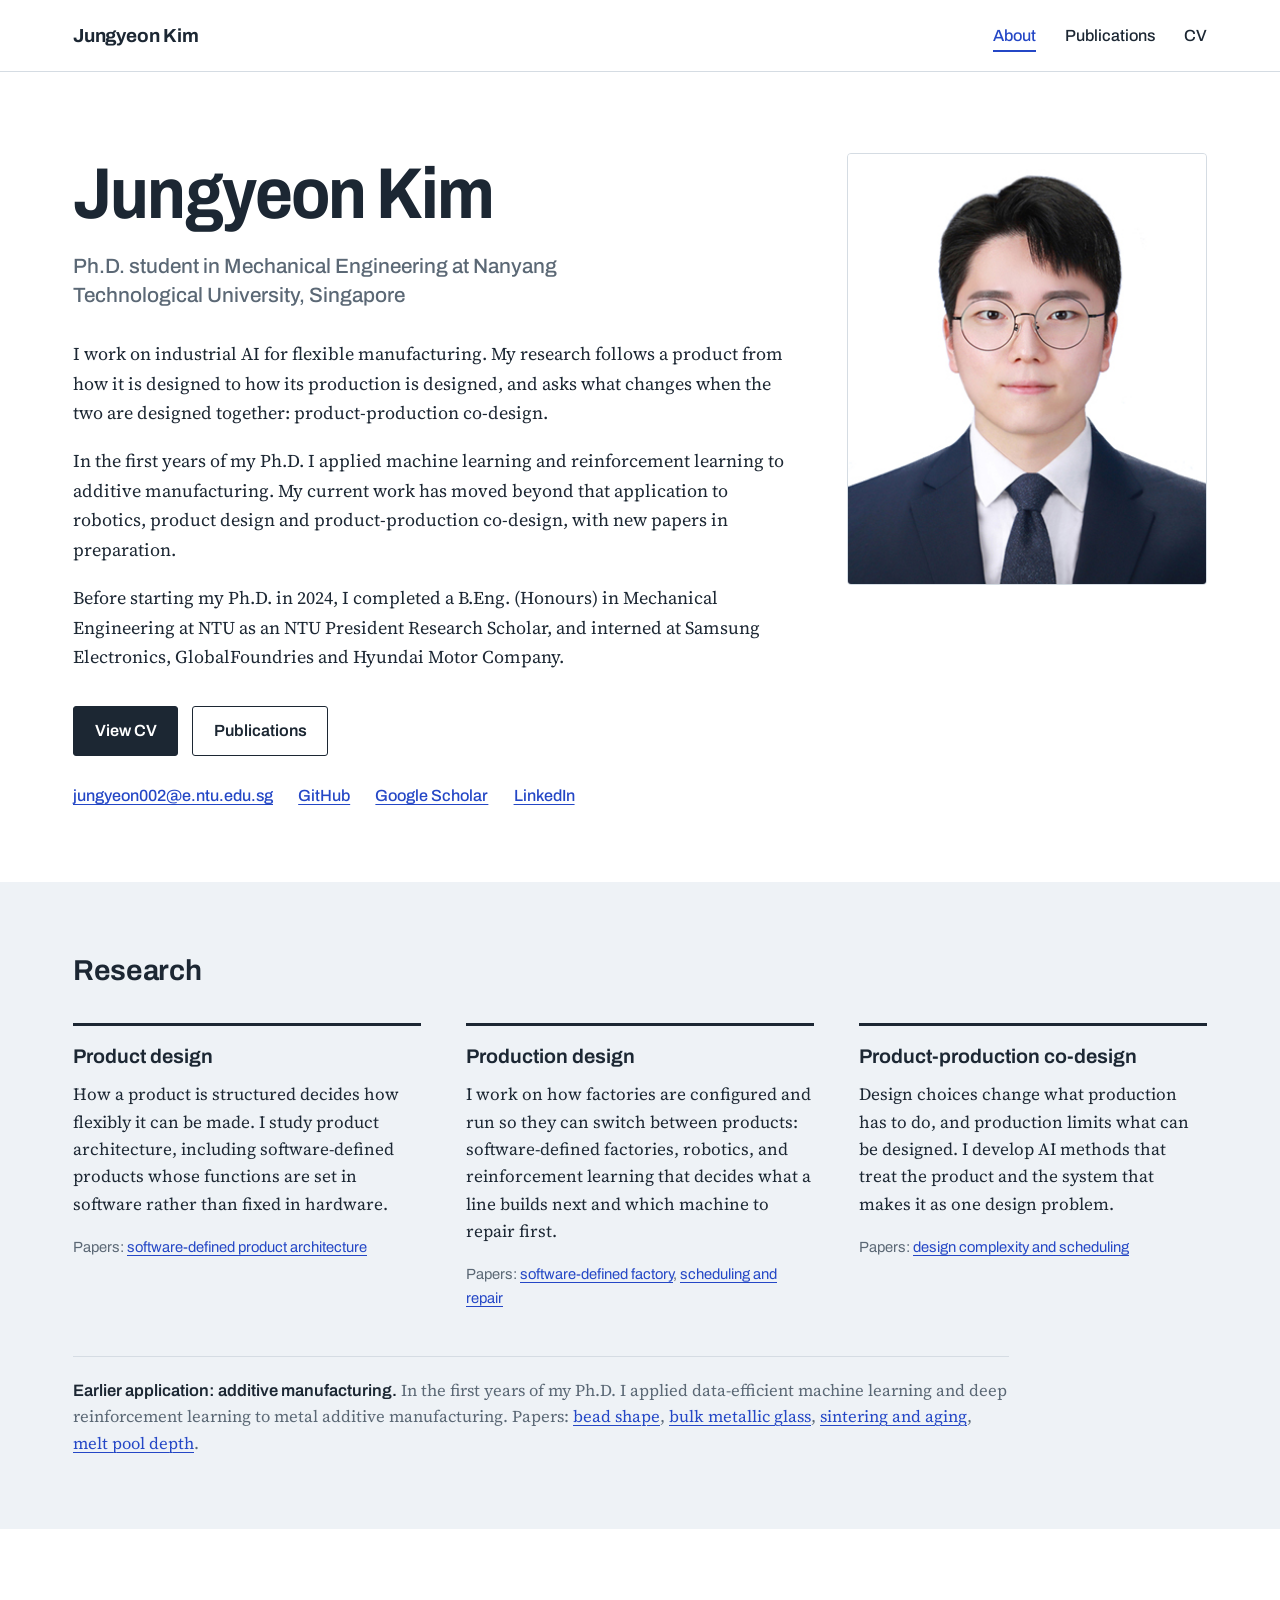
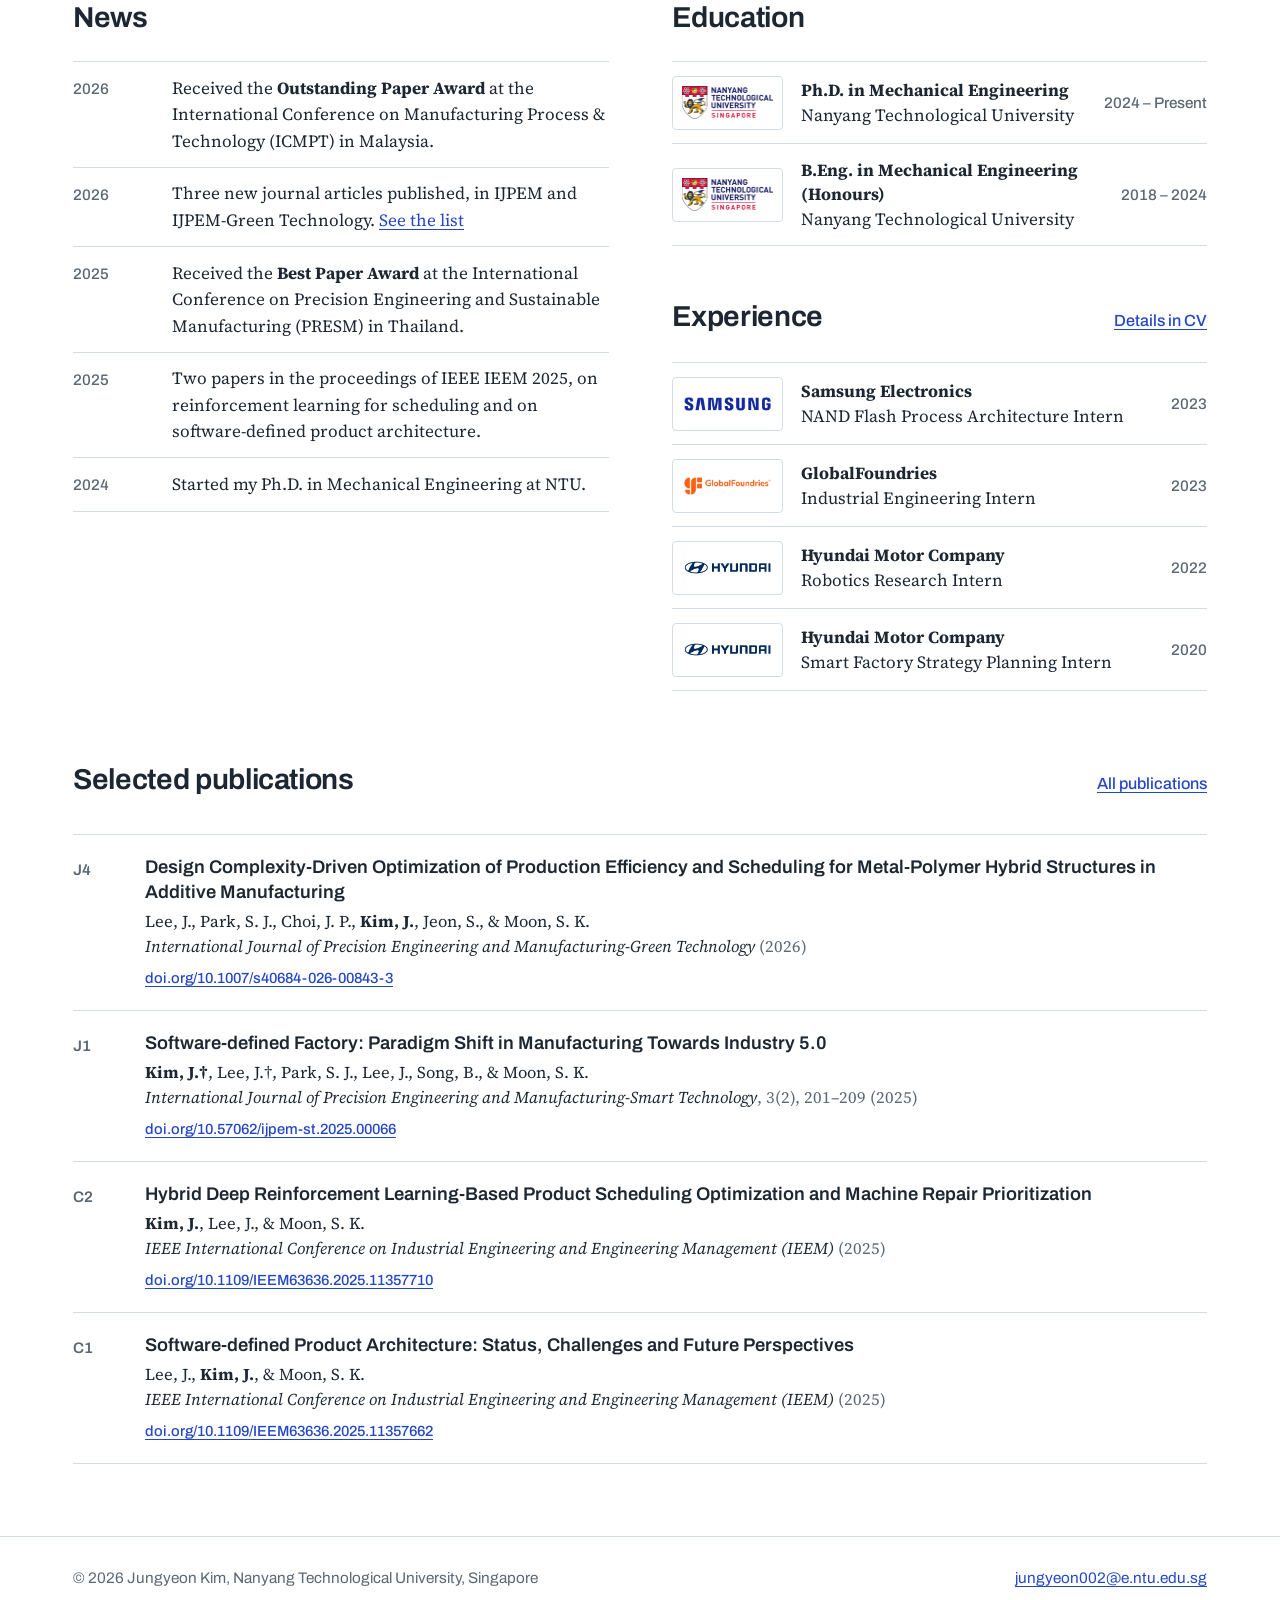
==== index.html @ cd34ee80 "Add files via upload" ====
<!DOCTYPE html>
<html lang="en">
<head>
<meta charset="utf-8">
<meta name="viewport" content="width=device-width, initial-scale=1">
<title>Jungyeon Kim | Industrial AI for flexible manufacturing</title>
<meta name="description" content="Jungyeon Kim is a Ph.D. student in Mechanical Engineering at Nanyang Technological University, Singapore, working on industrial AI for flexible manufacturing, from product design to production design and product-production co-design.">
<meta name="author" content="Jungyeon Kim">
<meta property="og:title" content="Jungyeon Kim | Industrial AI for flexible manufacturing">
<meta property="og:description" content="Jungyeon Kim is a Ph.D. student in Mechanical Engineering at Nanyang Technological University, Singapore, working on industrial AI for flexible manufacturing, from product design to production design and product-production co-design.">
<meta property="og:type" content="website">
<link rel="preconnect" href="https://fonts.googleapis.com">
<link rel="preconnect" href="https://fonts.gstatic.com" crossorigin>
<link rel="stylesheet" href="https://fonts.googleapis.com/css2?family=Archivo:wdth,wght@62..125,100..900&family=Source+Serif+4:ital,opsz,wght@0,8..60,200..900;1,8..60,200..900&display=swap">
<link rel="stylesheet" href="style.css">
</head>
<body>
<a class="skip" href="#main">Skip to content</a>

<header class="site-header">
  <div class="wrap">
    <a class="site-name" href="index.html">Jungyeon Kim</a>
    <nav class="site-nav" aria-label="Main">
      <ul>
        <li><a href="index.html" aria-current="page">About</a></li>
        <li><a href="publications.html">Publications</a></li>
        <li><a href="cv.html">CV</a></li>
      </ul>
    </nav>
  </div>
</header>

<main id="main">

  <div class="wrap">
    <section class="intro" aria-labelledby="name">
      <div>
        <h1 id="name">Jungyeon Kim</h1>
        <p class="role">Ph.D. student in Mechanical Engineering at Nanyang Technological University, Singapore</p>
        <div class="bio">
          <p>I work on industrial AI for flexible manufacturing. My research follows a product from how it is designed to how its production is designed, and asks what changes when the two are designed together: product-production co-design.</p>
          <p>In the first years of my Ph.D. I applied machine learning and reinforcement learning to additive manufacturing. My current work has moved beyond that application to robotics, product design and product-production co-design, with new papers in preparation.</p>
          <p>Before starting my Ph.D. in 2024, I completed a B.Eng. (Honours) in Mechanical Engineering at NTU as an NTU President Research Scholar, and interned at Samsung Electronics, GlobalFoundries and Hyundai Motor Company.</p>
        </div>
        <div class="actions">
          <a class="button" href="cv.html">View CV</a>
          <a class="button quiet" href="publications.html">Publications</a>
        </div>
        <ul class="links" data-profile-links>
        <li><a href="mailto:jungyeon002@e.ntu.edu.sg">jungyeon002@e.ntu.edu.sg</a></li>
      </ul>
      </div>
      <figure class="portrait">
        <div class="frame" data-portrait>
<svg class="codesign" viewBox="0 0 400 480" role="img" aria-labelledby="fig-title">
<title id="fig-title">Diagram of product-production co-design: components of a product linked to the stations of a production line</title>
<rect width="400" height="480" fill="#EEF2F6"/>
<g class="tree"><path d="M200 84C200 120 68 112 68 149"/><path d="M200 84C200 120 156 112 156 149"/><path d="M200 84C200 120 244 112 244 149"/><path d="M200 84C200 120 332 112 332 149"/></g>
<rect class="product" x="176" y="38" width="48" height="48" rx="5"/>
<g class="maybe"><path d="M68 187C68 257 68 274 68 344"/><path d="M156 187C156 257 244 274 244 344"/><path d="M244 187C244 257 156 274 156 344"/><path d="M332 187C332 257 332 274 332 344"/></g>
<g class="pick"><path pathLength="1" style="--i:0" d="M68 187C68 257 156 274 156 344"/><path pathLength="1" style="--i:1" d="M156 187C156 257 68 274 68 344"/><path pathLength="1" style="--i:2" d="M244 187C244 257 332 274 332 344"/><path pathLength="1" style="--i:3" d="M332 187C332 257 244 274 244 344"/></g>
<path class="line" d="M24 366H376"/>
<g class="parts"><rect x="49" y="149" width="38" height="38" rx="4"/><rect x="137" y="149" width="38" height="38" rx="4"/><rect x="225" y="149" width="38" height="38" rx="4"/><rect x="313" y="149" width="38" height="38" rx="4"/></g>
<g class="stations"><circle cx="68" cy="366" r="22"/><circle cx="156" cy="366" r="22"/><circle cx="244" cy="366" r="22"/><circle cx="332" cy="366" r="22"/></g>
<g class="spot" style="--n:4"><circle cx="244" cy="366" r="22" fill="#F2A900" opacity=".3"/><circle cx="244" cy="366" r="9" fill="#F2A900"/></g>
<g class="out"><rect x="300" y="424" width="16" height="16" rx="2"/><rect x="324" y="424" width="16" height="16" rx="2"/><rect x="348" y="424" width="16" height="16" rx="2"/></g>
</svg>
        </div>
        <figcaption>Product-production co-design: the components of a product (squares) are matched to the stations that make them (circles), and both are decided together.</figcaption>
      </figure>
    </section>
  </div>

  <div class="band">
    <section class="section wrap" id="research" aria-labelledby="research-h">
      <h2 id="research-h">Research</h2>
      <div class="themes">
        <article class="theme">
          <h3>Product design</h3>
          <p>How a product is structured decides how flexibly it can be made. I study product architecture, including software-defined products whose functions are set in software rather than fixed in hardware.</p>
          <p class="related">Papers: <a href="publications.html#software-defined-product-ieem-2025">software-defined product architecture</a></p>
        </article>
        <article class="theme">
          <h3>Production design</h3>
          <p>I work on how factories are configured and run so they can switch between products: software-defined factories, robotics, and reinforcement learning that decides what a line builds next and which machine to repair first.</p>
          <p class="related">Papers: <a href="publications.html#software-defined-factory-2025">software-defined factory</a>, <a href="publications.html#drl-scheduling-ieem-2025">scheduling and repair</a></p>
        </article>
        <article class="theme">
          <h3>Product-production co-design</h3>
          <p>Design choices change what production has to do, and production limits what can be designed. I develop AI methods that treat the product and the system that makes it as one design problem.</p>
          <p class="related">Papers: <a href="publications.html#hybrid-scheduling-2026">design complexity and scheduling</a></p>
        </article>
      </div>
      <p class="earlier"><strong>Earlier application: additive manufacturing.</strong> In the first years of my Ph.D. I applied data-efficient machine learning and deep reinforcement learning to metal additive manufacturing. Papers: <a href="publications.html#ded-bead-shape-2025">bead shape</a>, <a href="publications.html#bmg-pbf-ml-2025">bulk metallic glass</a>, <a href="publications.html#mex-sintering-aging-2026">sintering and aging</a>, <a href="publications.html#lpbf-drl-ureca-2023">melt pool depth</a>.</p>
    </section>
  </div>

  <div class="wrap section split">
    <section id="news" aria-labelledby="news-h">
      <h2 id="news-h">News</h2>
      <ul class="rows tight">
        <li><span class="year">2026</span><div>Received the <strong>Outstanding Paper Award</strong> at the International Conference on Manufacturing Process &amp; Technology (ICMPT) in Malaysia.</div></li>
        <li><span class="year">2026</span><div>Three new journal articles published, in IJPEM and IJPEM-Green Technology. <a href="publications.html#journal">See the list</a></div></li>
        <li><span class="year">2025</span><div>Received the <strong>Best Paper Award</strong> at the International Conference on Precision Engineering and Sustainable Manufacturing (PRESM) in Thailand.</div></li>
        <li><span class="year">2025</span><div>Two papers in the proceedings of IEEE IEEM 2025, on reinforcement learning for scheduling and on software-defined product architecture.</div></li>
        <li><span class="year">2024</span><div>Started my Ph.D. in Mechanical Engineering at NTU.</div></li>
      </ul>
    </section>
    <div class="stack">
      <section id="education" aria-labelledby="education-h">
        <h2 id="education-h">Education</h2>
        <ul class="orgs">
          <li><span class="logo" data-logo="assets/logos/ntu" aria-hidden="true">NTU</span><div><strong>Ph.D. in Mechanical Engineering</strong><br>Nanyang Technological University</div><span class="year">2024 – Present</span></li>
          <li><span class="logo" data-logo="assets/logos/ntu" aria-hidden="true">NTU</span><div><strong>B.Eng. in Mechanical Engineering (Honours)</strong><br>Nanyang Technological University</div><span class="year">2018 – 2024</span></li>
        </ul>
      </section>
      <section id="experience" aria-labelledby="experience-h">
        <div class="section-head">
          <h2 id="experience-h">Experience</h2>
          <a href="cv.html#work-experience">Details in CV</a>
        </div>
        <ul class="orgs">
          <li><span class="logo" data-logo="assets/logos/samsung" aria-hidden="true">S</span><div><strong>Samsung Electronics</strong><br>NAND Flash Process Architecture Intern</div><span class="year">2023</span></li>
          <li><span class="logo" data-logo="assets/logos/globalfoundries" aria-hidden="true">GF</span><div><strong>GlobalFoundries</strong><br>Industrial Engineering Intern</div><span class="year">2023</span></li>
          <li><span class="logo" data-logo="assets/logos/hyundai" aria-hidden="true">H</span><div><strong>Hyundai Motor Company</strong><br>Robotics Research Intern</div><span class="year">2022</span></li>
          <li><span class="logo" data-logo="assets/logos/hyundai" aria-hidden="true">H</span><div><strong>Hyundai Motor Company</strong><br>Smart Factory Strategy Planning Intern</div><span class="year">2020</span></li>
        </ul>
      </section>
    </div>
  </div>

  <section class="section flush wrap" id="selected" aria-labelledby="selected-h">
    <div class="section-head">
      <h2 id="selected-h">Selected publications</h2>
      <a href="publications.html">All publications</a>
    </div>
    <ol class="pubs" data-pubs="selected"></ol>
    <noscript><p class="note">The publication list needs JavaScript. You can also find my papers through the DOI links on my CV.</p></noscript>
  </section>

</main>

<footer class="site-footer">
  <div class="wrap">
    <p>© 2026 Jungyeon Kim, Nanyang Technological University, Singapore</p>
    <p><a href="mailto:jungyeon002@e.ntu.edu.sg">jungyeon002@e.ntu.edu.sg</a></p>
  </div>
</footer>

<script src="site.js"></script>
</body>
</html>
---- style.css ----
/* Jungyeon Kim — personal site
   Colours and type are set once here; change them in :root. */

:root {
  --paper: #ffffff;
  --wash: #eef2f6;      /* quiet background band */
  --ink: #1c2733;       /* text */
  --steel: #5b6875;     /* secondary text */
  --line: #d5dce3;      /* rules */
  --cobalt: #2447c6;    /* links, current page */
  --melt: #f2a900;      /* laser spot in the hero graphic only */

  --display: "Archivo", "Helvetica Neue", Arial, sans-serif;
  --text: "Source Serif 4", Georgia, "Times New Roman", serif;

  --page: 66rem;
  --measure: 40rem;
  color-scheme: light;
}

*, *::before, *::after { box-sizing: border-box; }

html { font-size: 112.5%; -webkit-text-size-adjust: 100%; scroll-behavior: smooth; }

body {
  margin: 0;
  background: var(--paper);
  color: var(--ink);
  font-family: var(--text);
  line-height: 1.65;
  text-rendering: optimizeLegibility;
}

h1, h2, h3, .site-name, .site-nav, .button, .year, .tag, .toc, .site-footer {
  font-family: var(--display);
}

h1, h2, h3 { line-height: 1.15; margin: 0; text-wrap: balance; }
h1 { font-size: clamp(2.5rem, 6vw, 4rem); font-weight: 700; letter-spacing: -0.025em; font-stretch: 88%; }
h2 { font-size: 1.6rem; font-weight: 650; letter-spacing: -0.012em; }
h3 { font-size: 1.1rem; font-weight: 650; }

p { margin: 0 0 1em; }
p:last-child { margin-bottom: 0; }

a { color: var(--cobalt); text-decoration-thickness: 1px; text-underline-offset: 0.18em; }
a:hover { text-decoration-thickness: 2px; }
a:focus-visible, .button:focus-visible { outline: 2px solid var(--cobalt); outline-offset: 3px; border-radius: 2px; }

.wrap { max-width: var(--page); margin: 0 auto; padding: 0 1.5rem; }

.skip {
  position: absolute; left: -999px; top: 0; background: var(--ink); color: #fff; padding: .5rem 1rem; z-index: 10;
}
.skip:focus { left: 0; }

/* ---------- Header ---------- */

.site-header { border-bottom: 1px solid var(--line); }
.site-header .wrap {
  display: flex; flex-wrap: wrap; align-items: baseline; justify-content: space-between;
  gap: .25rem 2rem; padding-top: 1.1rem; padding-bottom: 1.1rem;
}
.site-name { font-weight: 700; font-size: 1.05rem; letter-spacing: -0.01em; color: var(--ink); text-decoration: none; }
.site-nav ul { display: flex; flex-wrap: wrap; gap: .25rem 1.6rem; list-style: none; margin: 0; padding: 0; }
.site-nav a {
  color: var(--ink); text-decoration: none; font-size: .9rem; font-weight: 500;
  padding: .3rem 0; border-bottom: 2px solid transparent;
}
.site-nav a:hover { border-bottom-color: var(--line); }
.site-nav a[aria-current="page"] { border-bottom-color: var(--cobalt); color: var(--cobalt); }

/* ---------- Home: introduction ---------- */

.intro {
  display: grid; grid-template-columns: minmax(0, 1fr) minmax(0, 20rem);
  gap: 3.5rem; align-items: start; padding: 4.5rem 0 4rem;
}
.intro .role { font-family: var(--display); font-size: 1.15rem; font-weight: 500; color: var(--steel); margin: .9rem 0 1.6rem; max-width: 32rem; line-height: 1.4; }
.intro .bio { max-width: var(--measure); }

.actions { display: flex; flex-wrap: wrap; gap: .75rem; margin: 1.9rem 0 1.5rem; }
.button {
  display: inline-block; font-size: .9rem; font-weight: 600; text-decoration: none;
  padding: .6rem 1.15rem; border-radius: 3px; border: 1.5px solid var(--ink);
  background: var(--ink); color: #fff;
}
.button:hover { background: var(--cobalt); border-color: var(--cobalt); }
.button.quiet { background: transparent; color: var(--ink); }
.button.quiet:hover { background: transparent; color: var(--cobalt); border-color: var(--cobalt); }

.links { list-style: none; display: flex; flex-wrap: wrap; gap: .3rem 1.4rem; margin: 0; padding: 0; font-family: var(--display); font-size: .9rem; }
.links a { font-weight: 500; }

.portrait { margin: 0; }
.portrait .frame { aspect-ratio: 5 / 6; border-radius: 4px; overflow: hidden; background: var(--wash); border: 1px solid var(--line); }
.portrait img, .portrait svg { display: block; width: 100%; height: 100%; object-fit: cover; }
.portrait img { object-position: 50% 20%; }
.portrait figcaption { font-size: .78rem; line-height: 1.45; color: var(--steel); margin-top: .7rem; font-style: italic; }

/* Hero graphic: product tree above, production line below, links between them */
.codesign path { fill: none; stroke-linecap: round; }
.codesign .tree path { stroke: #a9b8c6; stroke-width: 2; }
.codesign .product { fill: var(--ink); }
.codesign .maybe path { stroke: #c3ced8; stroke-width: 2; stroke-dasharray: 2 7; }
.codesign .pick path { stroke: var(--cobalt); stroke-width: 3.5; stroke-dasharray: 1; stroke-dashoffset: 0; }
.codesign .line { stroke: #a9b8c6; stroke-width: 10; }
.codesign .parts rect { fill: #fff; stroke: var(--ink); stroke-width: 2.5; }
.codesign .stations circle { fill: #fff; stroke: var(--ink); stroke-width: 2.5; }
.codesign .out rect { fill: var(--ink); }

@media (prefers-reduced-motion: no-preference) {
  .codesign .pick path { stroke-dashoffset: 1; animation: scan .5s ease-out forwards; animation-delay: calc(.4s + var(--i) * .28s); }
  .codesign .spot { opacity: 0; animation: arrive .4s ease-out forwards; animation-delay: calc(.6s + var(--n) * .28s); }
}
@keyframes scan { to { stroke-dashoffset: 0; } }
@keyframes arrive { to { opacity: 1; } }

/* ---------- Sections ---------- */

.band { background: var(--wash); }
.section { padding-block: 4rem; }
.section > h2, .section .section-head { margin-bottom: 2rem; }
.section-head { display: flex; flex-wrap: wrap; align-items: baseline; justify-content: space-between; gap: .5rem 2rem; }
.section-head a { font-family: var(--display); font-size: .9rem; font-weight: 500; }

.themes { display: grid; grid-template-columns: repeat(3, minmax(0, 1fr)); gap: 2.5rem; }
.theme { border-top: 3px solid var(--ink); padding-top: 1.1rem; }
.theme h3 { margin-bottom: .7rem; }
.theme p { font-size: .95rem; line-height: 1.6; }
.theme .related { font-family: var(--display); font-size: .82rem; color: var(--steel); margin-top: 1rem; }
.earlier { font-size: .92rem; line-height: 1.6; color: var(--steel); margin: 2.5rem 0 0; padding-top: 1.1rem; border-top: 1px solid var(--line); max-width: 52rem; }
.earlier strong { color: var(--ink); font-family: var(--display); font-weight: 600; }

/* year + text rows (awards, CV entries) */
.rows { list-style: none; margin: 0; padding: 0; }
.rows > li { display: grid; grid-template-columns: 9.5rem minmax(0, 1fr); gap: 0 1.5rem; padding: 1rem 0; border-top: 1px solid var(--line); }
.rows > li:last-child { border-bottom: 1px solid var(--line); }
.rows.tight > li { grid-template-columns: 4rem minmax(0, 1fr); padding: .7rem 0; }
.rows.mid > li { grid-template-columns: 7.5rem minmax(0, 1fr); padding: .7rem 0; }
.rows.tight, .rows.mid { font-size: .95rem; line-height: 1.55; }

/* News beside education on the home page */
.split { display: grid; grid-template-columns: minmax(0, 1fr) minmax(0, 1fr); gap: 3.5rem; align-items: start; }
.split h2 { margin-bottom: 1.5rem; }
.split .section-head { margin-bottom: 1.5rem; }
.split .section-head h2 { margin-bottom: 0; }
.stack { display: grid; gap: 3rem; }

/* organisations with a logo (education, experience) */
.logo {
  flex: none; width: 6.2rem; height: 3rem; border-radius: 4px; border: 1px solid var(--line); background: #fff;
  display: grid; place-items: center; overflow: hidden;
  font-family: var(--display); font-size: .78rem; font-weight: 650; color: var(--steel); letter-spacing: .01em;
}
.logo img { width: 100%; height: 100%; object-fit: contain; padding: .35rem .5rem; }
.orgs { list-style: none; margin: 0; padding: 0; font-size: .95rem; line-height: 1.45; }
.orgs > li { display: flex; align-items: center; gap: 1rem; padding: .75rem 0; border-top: 1px solid var(--line); }
.orgs > li:last-child { border-bottom: 1px solid var(--line); }
.orgs > li > div { flex: 1; min-width: 0; }
.orgs .year { padding-top: 0; white-space: nowrap; }
.org { display: flex; align-items: flex-start; gap: .9rem; }
.org .logo { margin-top: .1rem; }
.year { font-size: .85rem; font-weight: 500; color: var(--steel); font-variant-numeric: tabular-nums; padding-top: .2rem; }
.rows h3 { font-size: 1.05rem; }
.rows .where { color: var(--steel); font-size: .95rem; margin: .15rem 0 0; }
.rows ul { margin: .6rem 0 0; padding-left: 1.1rem; font-size: .95rem; line-height: 1.55; max-width: 44rem; }
.rows ul li { margin-bottom: .35rem; }
.rows ul li::marker { color: var(--steel); }

/* ---------- Publications ---------- */

.pubs { list-style: none; margin: 0; padding: 0; }
.pubs > li { display: grid; grid-template-columns: 3rem minmax(0, 1fr); gap: 0 1rem; padding: 1.1rem 0; border-top: 1px solid var(--line); scroll-margin-top: 1rem; }
.pubs > li:last-child { border-bottom: 1px solid var(--line); }
.pubs > li:target { background: linear-gradient(90deg, var(--wash), transparent); }
.pubs .tag { font-size: .85rem; font-weight: 600; color: var(--steel); padding-top: .2rem; }
.pubs .title { font-family: var(--display); font-weight: 600; font-size: 1.02rem; line-height: 1.35; margin: 0 0 .3rem; }
.pubs .authors, .pubs .venue { font-size: .92rem; line-height: 1.5; margin: 0; max-width: 46rem; }
.pubs .authors { color: var(--ink); }
.pubs .venue { color: var(--steel); }
.pubs .venue em { color: var(--ink); }
.pubs .doi { font-family: var(--display); font-size: .82rem; margin: .35rem 0 0; overflow-wrap: anywhere; display: flex; flex-wrap: wrap; gap: .2rem 1.1rem; }
.pubs .doi a { font-weight: 500; }
/* optional figure for a paper (set "image" in site.js) */
.pubs > li.has-thumb { grid-template-columns: 3rem minmax(0, 1fr) 12rem; }
.pubs .thumb { width: 100%; aspect-ratio: 3 / 2; object-fit: cover; border-radius: 3px; border: 1px solid var(--line); background: var(--wash); }
.note { font-size: .88rem; color: var(--steel); margin: 1rem 0 0; }

.page-head { padding: 3.5rem 0 1rem; }
.page-head h1 { font-size: clamp(2.2rem, 5vw, 3.2rem); }
.page-head .lede { font-family: var(--display); color: var(--steel); font-size: 1.05rem; margin-top: .9rem; max-width: 38rem; line-height: 1.45; }
.page-head .actions { margin-bottom: 0; }

.toc { font-size: .88rem; margin-top: 1.6rem; }
.toc ul { list-style: none; display: flex; flex-wrap: wrap; gap: .3rem 1.4rem; margin: .3rem 0 0; padding: 0; }
.toc span { color: var(--steel); }

.section.compact { padding-block: 2.5rem; }
.section.compact:last-of-type { padding-bottom: 4.5rem; }
.section.flush { padding-top: 0; }

/* ---------- Footer ---------- */

.site-footer { border-top: 1px solid var(--line); font-size: .85rem; color: var(--steel); }
.site-footer .wrap { display: flex; flex-wrap: wrap; justify-content: space-between; gap: .5rem 2rem; padding-top: 1.6rem; padding-bottom: 2.2rem; }
.site-footer p { margin: 0; }

/* ---------- Small screens ---------- */

@media (max-width: 52rem) {
  .intro { grid-template-columns: 1fr; gap: 2.5rem; padding: 3rem 0; }
  .portrait { max-width: 16rem; order: -1; }
  .themes { grid-template-columns: 1fr; gap: 2rem; }
  .split { grid-template-columns: 1fr; gap: 3rem; }
  .section { padding-block: 3rem; }
}
@media (max-width: 36rem) {
  html { font-size: 106.25%; }
  .rows > li { grid-template-columns: 1fr; }
  .rows.tight > li { grid-template-columns: 3.5rem minmax(0, 1fr); }
  .rows.mid > li { grid-template-columns: 6.5rem minmax(0, 1fr); }
  .logo { width: 4.6rem; height: 2.6rem; }
  .logo img { padding: .3rem .35rem; }
  .orgs > li { gap: .2rem .75rem; flex-wrap: wrap; }
  .orgs > li > div { flex-basis: calc(100% - 5.35rem); }
  .orgs .year { flex-basis: 100%; padding-left: 5.35rem; }
  .org { gap: .7rem; }
  .pubs > li.has-thumb { grid-template-columns: 2.4rem minmax(0, 1fr); }
  .pubs .thumb { grid-column: 2; margin-top: .8rem; max-width: 16rem; }
  .pubs > li { grid-template-columns: 2.4rem minmax(0, 1fr); gap: 0 .6rem; }
}

/* ---------- Print (CV page prints cleanly; use the browser's Save as PDF) ---------- */

@media print {
  html { font-size: 10.5pt; }
  .site-header, .site-footer, .actions, .toc, .skip, .org .logo { display: none !important; }
  .band { background: none; }
  .section, .section.compact { padding-block: 1.1rem; }
  .page-head { padding: 0 0 .5rem; }
  a { color: inherit; text-decoration: none; }
  .rows > li, .pubs > li { break-inside: avoid; padding: .5rem 0; }
}
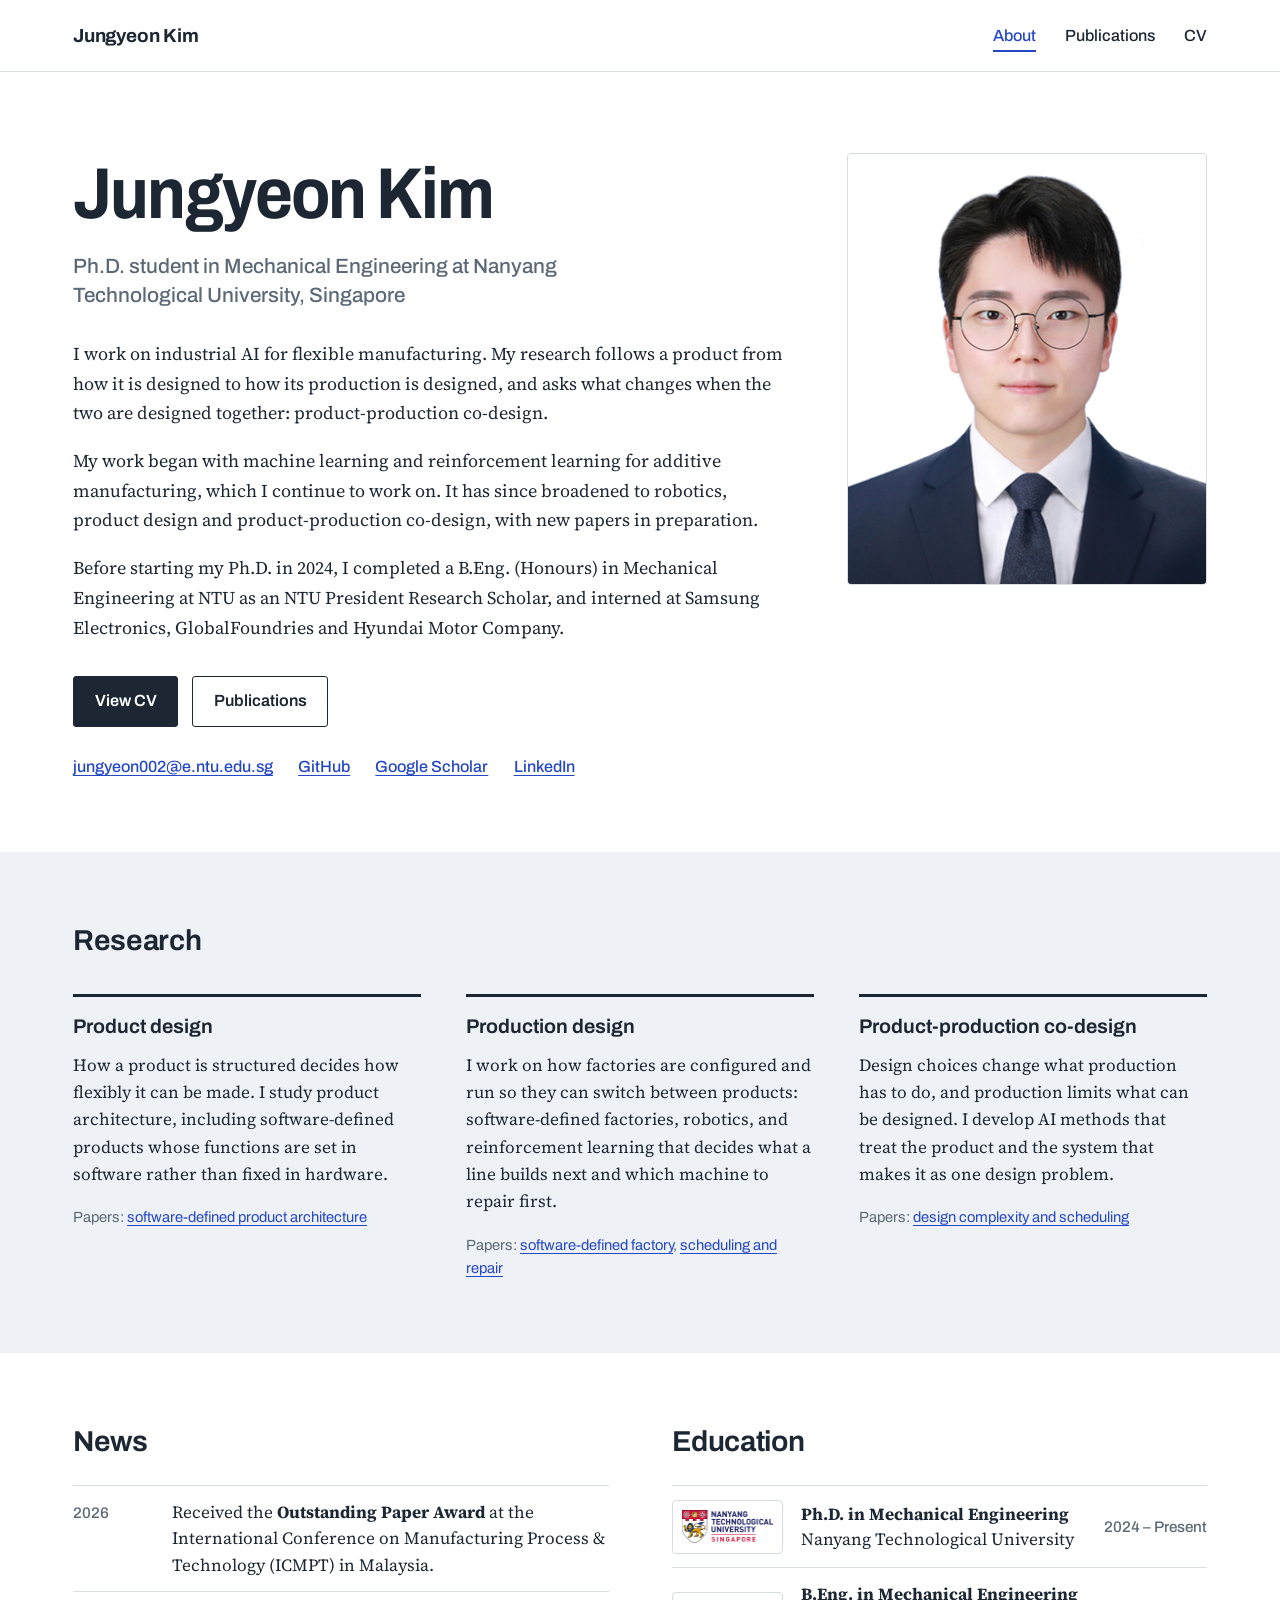
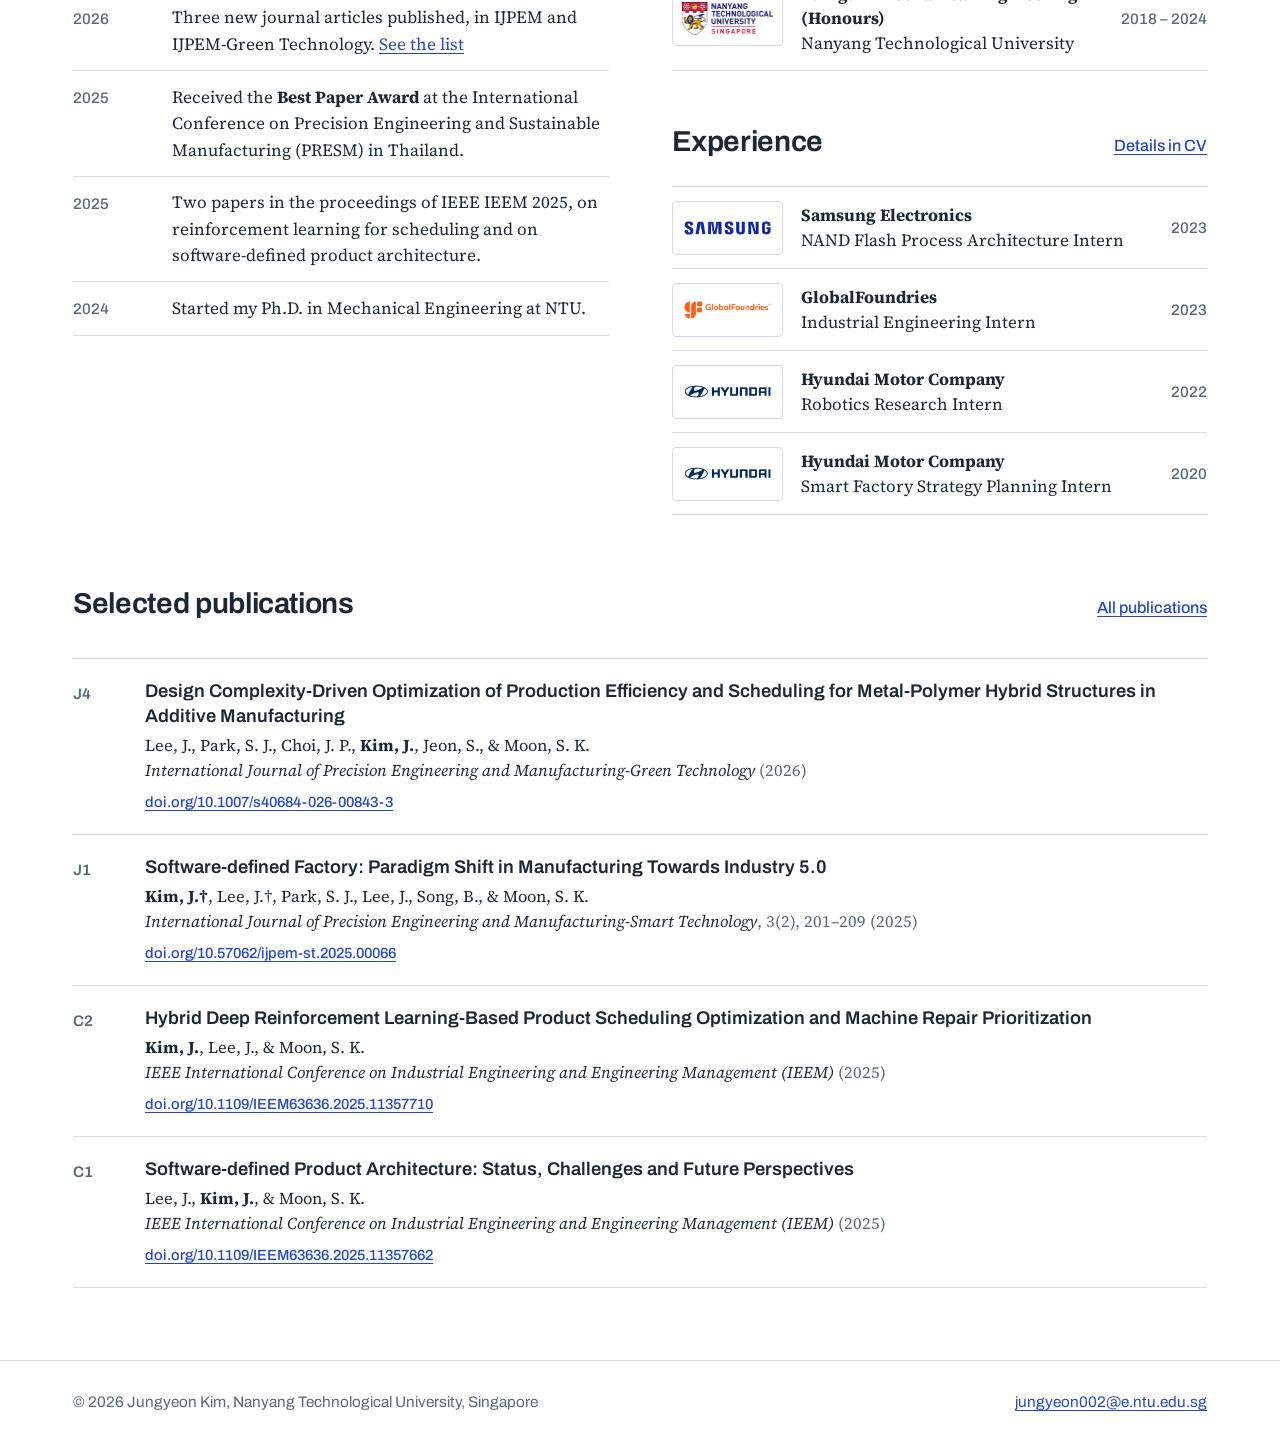
==== commit 30ee64e1: "Add files via upload" ====
--- a/index.html
+++ b/index.html
@@ -39,7 +39,7 @@
         <p class="role">Ph.D. student in Mechanical Engineering at Nanyang Technological University, Singapore</p>
         <div class="bio">
           <p>I work on industrial AI for flexible manufacturing. My research follows a product from how it is designed to how its production is designed, and asks what changes when the two are designed together: product-production co-design.</p>
-          <p>In the first years of my Ph.D. I applied machine learning and reinforcement learning to additive manufacturing. My current work has moved beyond that application to robotics, product design and product-production co-design, with new papers in preparation.</p>
+          <p>My work began with machine learning and reinforcement learning for additive manufacturing, which I continue to work on. It has since broadened to robotics, product design and product-production co-design, with new papers in preparation.</p>
           <p>Before starting my Ph.D. in 2024, I completed a B.Eng. (Honours) in Mechanical Engineering at NTU as an NTU President Research Scholar, and interned at Samsung Electronics, GlobalFoundries and Hyundai Motor Company.</p>
         </div>
         <div class="actions">
@@ -91,7 +91,6 @@
           <p class="related">Papers: <a href="publications.html#hybrid-scheduling-2026">design complexity and scheduling</a></p>
         </article>
       </div>
-      <p class="earlier"><strong>Earlier application: additive manufacturing.</strong> In the first years of my Ph.D. I applied data-efficient machine learning and deep reinforcement learning to metal additive manufacturing. Papers: <a href="publications.html#ded-bead-shape-2025">bead shape</a>, <a href="publications.html#bmg-pbf-ml-2025">bulk metallic glass</a>, <a href="publications.html#mex-sintering-aging-2026">sintering and aging</a>, <a href="publications.html#lpbf-drl-ureca-2023">melt pool depth</a>.</p>
     </section>
   </div>
 
--- a/style.css
+++ b/style.css
@@ -129,8 +129,6 @@
 .theme h3 { margin-bottom: .7rem; }
 .theme p { font-size: .95rem; line-height: 1.6; }
 .theme .related { font-family: var(--display); font-size: .82rem; color: var(--steel); margin-top: 1rem; }
-.earlier { font-size: .92rem; line-height: 1.6; color: var(--steel); margin: 2.5rem 0 0; padding-top: 1.1rem; border-top: 1px solid var(--line); max-width: 52rem; }
-.earlier strong { color: var(--ink); font-family: var(--display); font-weight: 600; }
 
 /* year + text rows (awards, CV entries) */
 .rows { list-style: none; margin: 0; padding: 0; }
